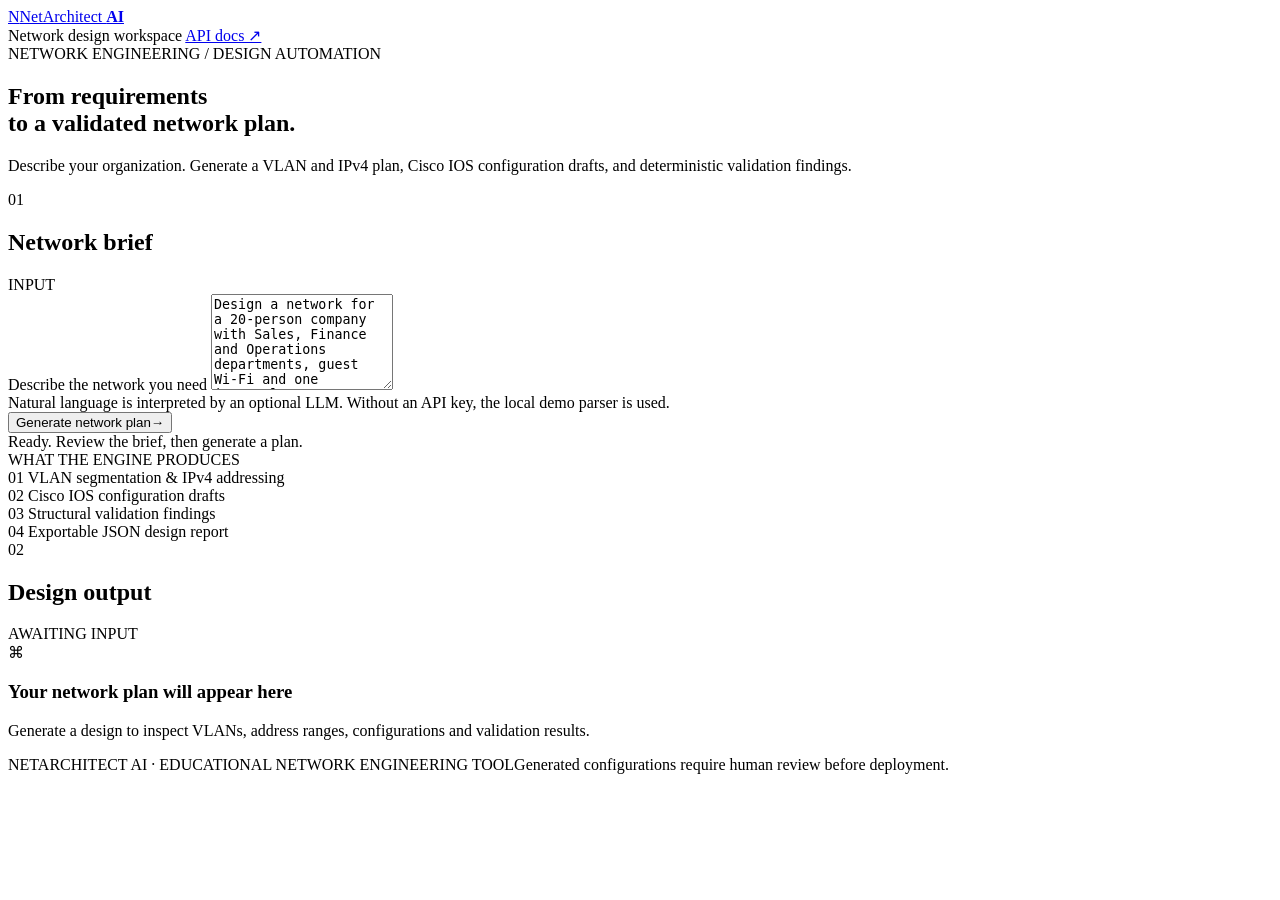
==== network-config-generator/app/templates/index.html @ c3e034bf "Add network configuration generator: index.html" ====
<!doctype html>
<html lang="en">
<head>
  <meta charset="utf-8">
  <meta name="viewport" content="width=device-width, initial-scale=1">
  <meta name="description" content="AI-assisted network design, VLAN planning, Cisco configuration drafts and validation.">
  <title>NetArchitect AI — Network Design Workspace</title>
  <link rel="stylesheet" href="/static/style.css">
</head>
<body>
  <div class="shell">
    <header class="topbar">
      <a class="brand" href="/"><span class="brand-mark">N</span><span>NetArchitect <b>AI</b></span></a>
      <div class="top-meta"><span class="status-dot"></span> Network design workspace <a href="/docs">API docs ↗</a></div>
    </header>
    <main>
      <section class="hero">
        <div class="eyebrow">NETWORK ENGINEERING / DESIGN AUTOMATION</div>
        <h1>From requirements<br><span>to a validated network plan.</span></h1>
        <p>Describe your organization. Generate a VLAN and IPv4 plan, Cisco IOS configuration drafts, and deterministic validation findings.</p>
      </section>

      <section class="workspace">
        <div class="panel input-panel">
          <div class="panel-heading"><div><span class="step">01</span><h2>Network brief</h2></div><span class="tag">INPUT</span></div>
          <label for="prompt">Describe the network you need</label>
          <textarea id="prompt" rows="6">Design a network for a 20-person company with Sales, Finance and Operations departments, guest Wi-Fi and one internal server.</textarea>
          <div class="hint">Natural language is interpreted by an optional LLM. Without an API key, the local demo parser is used.</div>
          <button id="generate" class="primary-btn"><span>Generate network plan</span><span>→</span></button>
          <div id="notice" class="notice" role="status">Ready. Review the brief, then generate a plan.</div>
          <div class="divider"></div>
          <div class="mini-heading">WHAT THE ENGINE PRODUCES</div>
          <div class="feature-list">
            <div><span>01</span> VLAN segmentation & IPv4 addressing</div>
            <div><span>02</span> Cisco IOS configuration drafts</div>
            <div><span>03</span> Structural validation findings</div>
            <div><span>04</span> Exportable JSON design report</div>
          </div>
        </div>

        <div class="panel output-panel">
          <div class="panel-heading"><div><span class="step">02</span><h2>Design output</h2></div><span id="mode" class="tag">AWAITING INPUT</span></div>
          <div id="empty" class="empty-state"><div class="empty-icon">⌘</div><h3>Your network plan will appear here</h3><p>Generate a design to inspect VLANs, address ranges, configurations and validation results.</p></div>
          <div id="results" hidden>
            <div class="summary-grid">
              <div class="metric"><span>VLAN SEGMENTS</span><strong id="vlan-count">0</strong></div>
              <div class="metric"><span>EMPLOYEES</span><strong id="employee-count">0</strong></div>
              <div class="metric"><span>VALIDATION</span><strong id="validation-state">—</strong></div>
            </div>
            <div class="section-title">VLAN & IPv4 ADDRESS PLAN</div>
            <div class="table-wrap"><table><thead><tr><th>VLAN</th><th>SEGMENT</th><th>SUBNET</th><th>GATEWAY</th></tr></thead><tbody id="vlan-rows"></tbody></table></div>
            <div class="section-title">VALIDATION FINDINGS</div>
            <div id="findings" class="findings"></div>
            <div class="section-title">CONFIGURATION DRAFTS</div>
            <div class="tabs"><button class="tab active" data-target="switch-config">Switch</button><button class="tab" data-target="router-config">Router</button></div>
            <div class="code-toolbar"><span id="code-label">SWITCH CONFIG</span><button id="copy-config" class="copy-btn">Copy</button></div>
            <pre class="code-block"><code id="switch-config"></code><code id="router-config" hidden></code></pre>
            <div class="section-title">ENGINE NOTES</div>
            <ul id="notes" class="notes"></ul>
            <button id="download" class="secondary-btn">Download JSON report ↓</button>
          </div>
        </div>
      </section>
      <footer><span>NETARCHITECT AI · EDUCATIONAL NETWORK ENGINEERING TOOL</span><span>Generated configurations require human review before deployment.</span></footer>
    </main>
  </div>
  <script src="/static/app.js" defer></script>
</body>
</html>
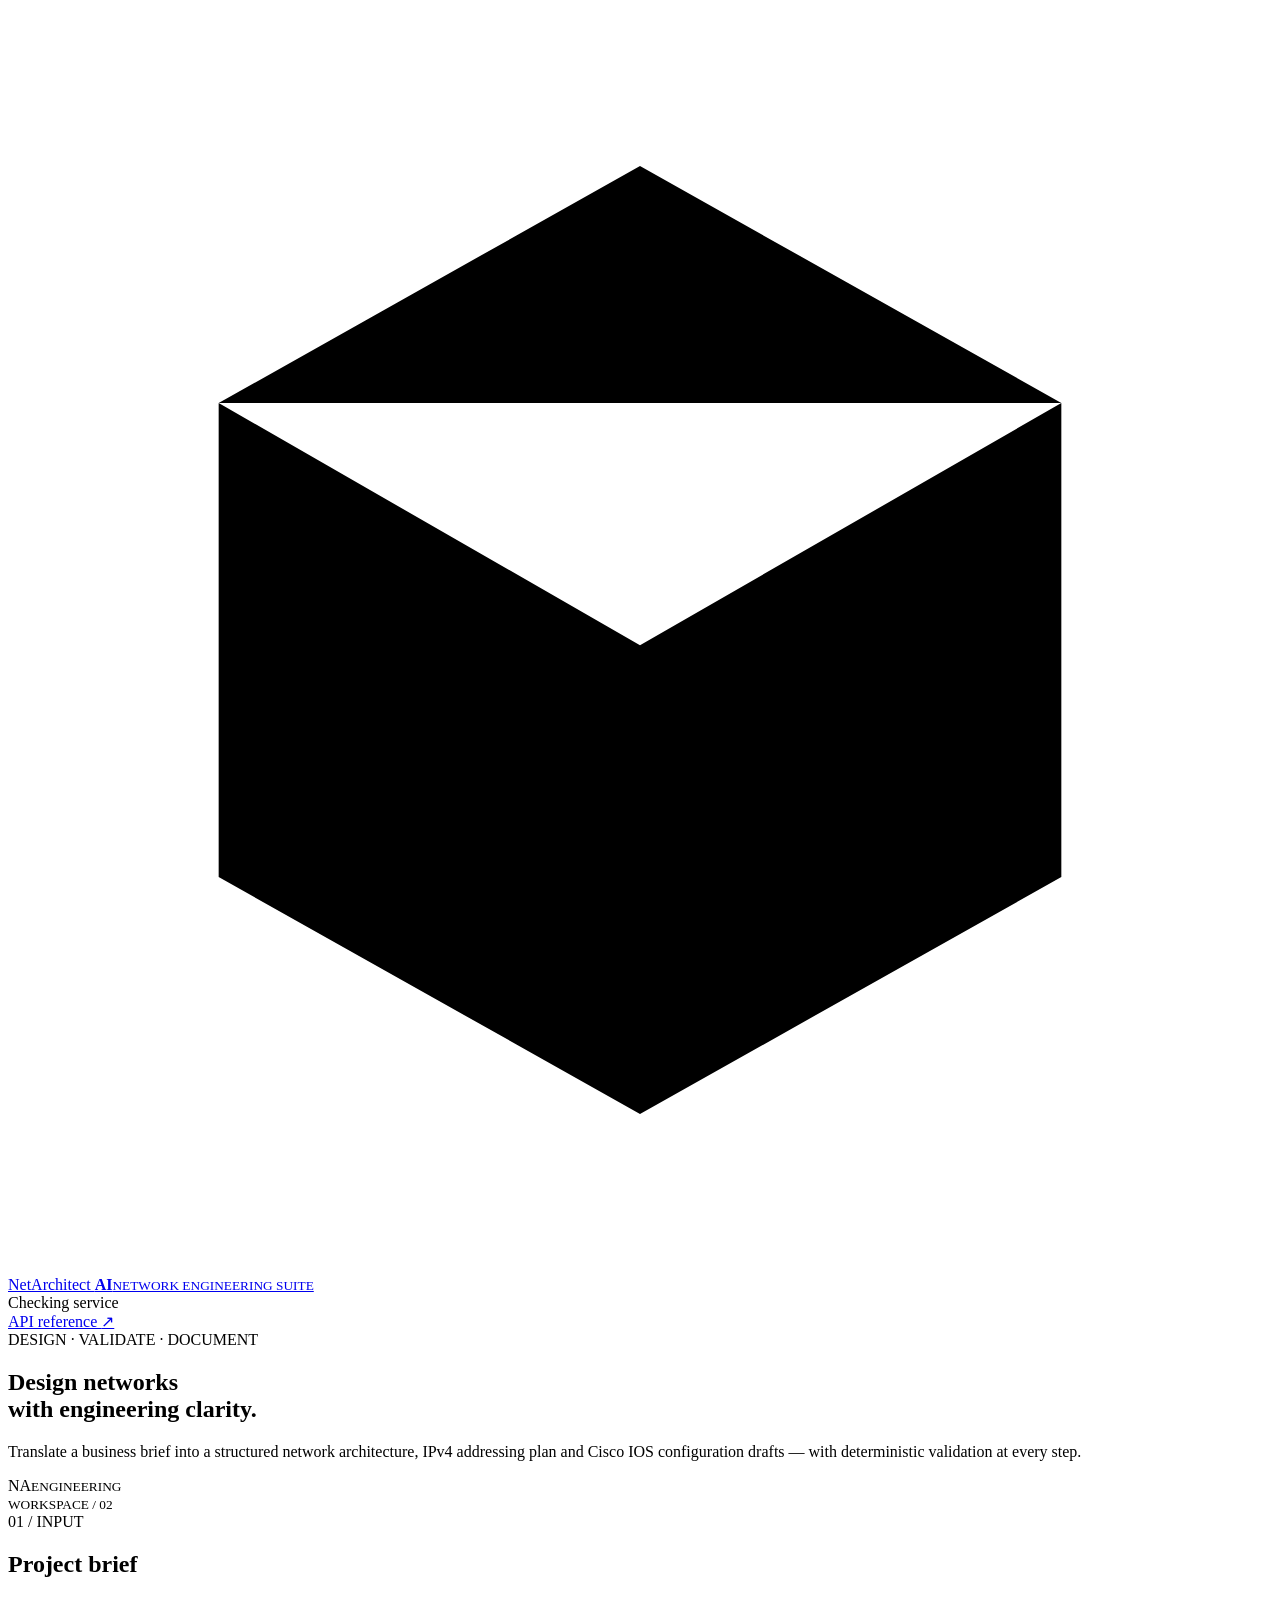
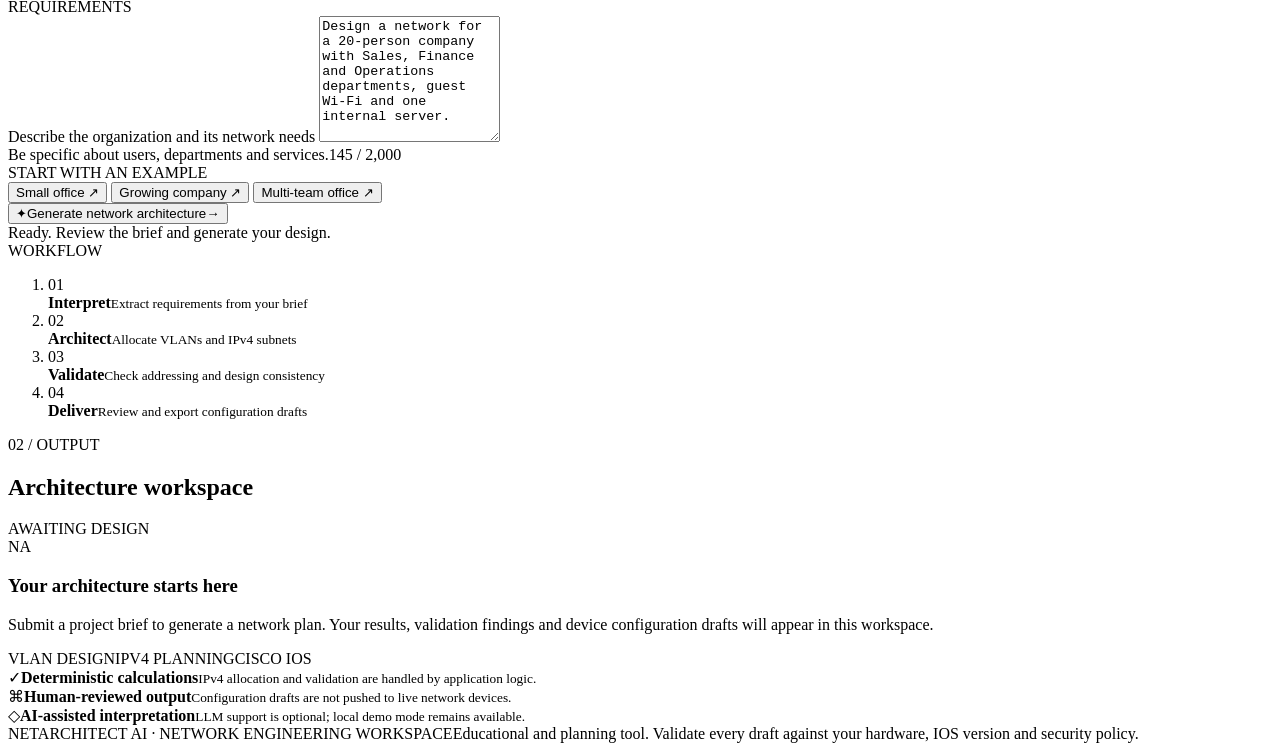
==== commit 7d9ed137: "Upgrade NetArchitect AI professional workspace" ====
--- a/network-config-generator/app/templates/index.html
+++ b/network-config-generator/app/templates/index.html
@@ -3,65 +3,114 @@
 <head>
   <meta charset="utf-8">
   <meta name="viewport" content="width=device-width, initial-scale=1">
-  <meta name="description" content="AI-assisted network design, VLAN planning, Cisco configuration drafts and validation.">
-  <title>NetArchitect AI — Network Design Workspace</title>
+  <meta name="theme-color" content="#08111f">
+  <meta name="description" content="NetArchitect AI turns business requirements into structured network designs, IPv4 plans, Cisco configuration drafts and validation reports.">
+  <title>NetArchitect AI — Network Engineering Workspace</title>
+  <link rel="preconnect" href="https://fonts.googleapis.com">
+  <link rel="preconnect" href="https://fonts.gstatic.com" crossorigin>
+  <link href="https://fonts.googleapis.com/css2?family=DM+Mono:wght@400;500&family=DM+Sans:wght@400;500;600;700&family=Manrope:wght@400;500;600;700;800&display=swap" rel="stylesheet">
   <link rel="stylesheet" href="/static/style.css">
 </head>
 <body>
-  <div class="shell">
+  <div class="app-shell">
     <header class="topbar">
-      <a class="brand" href="/"><span class="brand-mark">N</span><span>NetArchitect <b>AI</b></span></a>
-      <div class="top-meta"><span class="status-dot"></span> Network design workspace <a href="/docs">API docs ↗</a></div>
+      <a class="brand" href="/" aria-label="NetArchitect AI home">
+        <span class="brand-mark"><svg viewBox="0 0 24 24" aria-hidden="true"><path d="M4 7.5 12 3l8 4.5v9L12 21l-8-4.5zM4 7.5l8 4.6 8-4.6M12 12v9M8 5.2l8 4.6"/></svg></span>
+        <span>NetArchitect <b>AI</b><small>NETWORK ENGINEERING SUITE</small></span>
+      </a>
+      <div class="header-right">
+        <div class="system-status"><span id="status-dot" class="status-dot"></span><span id="service-state">Checking service</span></div>
+        <a class="docs-link" href="/docs" target="_blank" rel="noreferrer">API reference <span>↗</span></a>
+      </div>
     </header>
+
     <main>
       <section class="hero">
-        <div class="eyebrow">NETWORK ENGINEERING / DESIGN AUTOMATION</div>
-        <h1>From requirements<br><span>to a validated network plan.</span></h1>
-        <p>Describe your organization. Generate a VLAN and IPv4 plan, Cisco IOS configuration drafts, and deterministic validation findings.</p>
+        <div class="eyebrow"><span></span> DESIGN · VALIDATE · DOCUMENT</div>
+        <div class="hero-row">
+          <div>
+            <h1>Design networks<br><span>with engineering clarity.</span></h1>
+            <p>Translate a business brief into a structured network architecture, IPv4 addressing plan and Cisco IOS configuration drafts — with deterministic validation at every step.</p>
+          </div>
+          <div class="hero-stamp"><span>NA</span><small>ENGINEERING<br>WORKSPACE / 02</small></div>
+        </div>
       </section>
 
-      <section class="workspace">
-        <div class="panel input-panel">
-          <div class="panel-heading"><div><span class="step">01</span><h2>Network brief</h2></div><span class="tag">INPUT</span></div>
-          <label for="prompt">Describe the network you need</label>
-          <textarea id="prompt" rows="6">Design a network for a 20-person company with Sales, Finance and Operations departments, guest Wi-Fi and one internal server.</textarea>
-          <div class="hint">Natural language is interpreted by an optional LLM. Without an API key, the local demo parser is used.</div>
-          <button id="generate" class="primary-btn"><span>Generate network plan</span><span>→</span></button>
-          <div id="notice" class="notice" role="status">Ready. Review the brief, then generate a plan.</div>
-          <div class="divider"></div>
-          <div class="mini-heading">WHAT THE ENGINE PRODUCES</div>
-          <div class="feature-list">
-            <div><span>01</span> VLAN segmentation & IPv4 addressing</div>
-            <div><span>02</span> Cisco IOS configuration drafts</div>
-            <div><span>03</span> Structural validation findings</div>
-            <div><span>04</span> Exportable JSON design report</div>
+      <section class="workspace-grid">
+        <aside class="panel brief-panel">
+          <div class="panel-head">
+            <div><span class="section-index">01 / INPUT</span><h2>Project brief</h2></div>
+            <span class="pill">REQUIREMENTS</span>
           </div>
-        </div>
+          <label for="prompt">Describe the organization and its network needs</label>
+          <textarea id="prompt" maxlength="2000" rows="8" spellcheck="true" placeholder="Example: Design a secure network for a 35-person company...">Design a network for a 20-person company with Sales, Finance and Operations departments, guest Wi-Fi and one internal server.</textarea>
+          <div class="input-meta"><span>Be specific about users, departments and services.</span><span id="char-count">145 / 2,000</span></div>
+          <div class="examples-heading">START WITH AN EXAMPLE</div>
+          <div class="example-list">
+            <button class="example-chip" data-prompt="Design a network for a 20-person company with Sales, Finance and Operations departments, guest Wi-Fi and one internal server.">Small office <span>↗</span></button>
+            <button class="example-chip" data-prompt="Plan a network for a 75-person company with IT, HR, Finance, Sales and Engineering teams, guest Wi-Fi, internal file servers and management access.">Growing company <span>↗</span></button>
+            <button class="example-chip" data-prompt="Create a segmented network for a 120-person office with Administration, Support, Development, Finance and Marketing, guest wireless and internal application servers.">Multi-team office <span>↗</span></button>
+          </div>
+          <button id="generate" class="primary-btn"><span class="btn-icon">✦</span><span class="btn-label">Generate network architecture</span><span class="btn-arrow">→</span></button>
+          <div id="notice" class="notice" role="status" aria-live="polite"><span class="notice-mark"></span><span>Ready. Review the brief and generate your design.</span></div>
+          <div class="panel-divider"></div>
+          <div class="output-list-title">WORKFLOW</div>
+          <ol class="workflow-list">
+            <li><span>01</span><div><b>Interpret</b><small>Extract requirements from your brief</small></div></li>
+            <li><span>02</span><div><b>Architect</b><small>Allocate VLANs and IPv4 subnets</small></div></li>
+            <li><span>03</span><div><b>Validate</b><small>Check addressing and design consistency</small></div></li>
+            <li><span>04</span><div><b>Deliver</b><small>Review and export configuration drafts</small></div></li>
+          </ol>
+        </aside>
 
-        <div class="panel output-panel">
-          <div class="panel-heading"><div><span class="step">02</span><h2>Design output</h2></div><span id="mode" class="tag">AWAITING INPUT</span></div>
-          <div id="empty" class="empty-state"><div class="empty-icon">⌘</div><h3>Your network plan will appear here</h3><p>Generate a design to inspect VLANs, address ranges, configurations and validation results.</p></div>
+        <section class="panel results-panel" aria-labelledby="results-title">
+          <div class="panel-head">
+            <div><span class="section-index">02 / OUTPUT</span><h2 id="results-title">Architecture workspace</h2></div>
+            <span id="mode" class="pill muted">AWAITING DESIGN</span>
+          </div>
+          <div id="empty" class="empty-state">
+            <div class="empty-graphic"><div class="empty-orbit orbit-one"></div><div class="empty-orbit orbit-two"></div><div class="empty-core">NA</div><span class="node node-a"></span><span class="node node-b"></span><span class="node node-c"></span></div>
+            <h3>Your architecture starts here</h3>
+            <p>Submit a project brief to generate a network plan. Your results, validation findings and device configuration drafts will appear in this workspace.</p>
+            <div class="empty-tags"><span>VLAN DESIGN</span><span>IPV4 PLANNING</span><span>CISCO IOS</span></div>
+          </div>
           <div id="results" hidden>
-            <div class="summary-grid">
-              <div class="metric"><span>VLAN SEGMENTS</span><strong id="vlan-count">0</strong></div>
-              <div class="metric"><span>EMPLOYEES</span><strong id="employee-count">0</strong></div>
-              <div class="metric"><span>VALIDATION</span><strong id="validation-state">—</strong></div>
+            <div class="result-toolbar">
+              <div><span class="live-indicator"></span><span id="result-company">Network design generated</span></div>
+              <span id="result-time">JUST NOW</span>
             </div>
-            <div class="section-title">VLAN & IPv4 ADDRESS PLAN</div>
-            <div class="table-wrap"><table><thead><tr><th>VLAN</th><th>SEGMENT</th><th>SUBNET</th><th>GATEWAY</th></tr></thead><tbody id="vlan-rows"></tbody></table></div>
-            <div class="section-title">VALIDATION FINDINGS</div>
-            <div id="findings" class="findings"></div>
-            <div class="section-title">CONFIGURATION DRAFTS</div>
-            <div class="tabs"><button class="tab active" data-target="switch-config">Switch</button><button class="tab" data-target="router-config">Router</button></div>
-            <div class="code-toolbar"><span id="code-label">SWITCH CONFIG</span><button id="copy-config" class="copy-btn">Copy</button></div>
-            <pre class="code-block"><code id="switch-config"></code><code id="router-config" hidden></code></pre>
-            <div class="section-title">ENGINE NOTES</div>
-            <ul id="notes" class="notes"></ul>
-            <button id="download" class="secondary-btn">Download JSON report ↓</button>
+            <div class="metrics-grid">
+              <article class="metric-card"><span>VLAN SEGMENTS</span><strong id="vlan-count">—</strong><small>Logical network zones</small></article>
+              <article class="metric-card"><span>EMPLOYEES</span><strong id="employee-count">—</strong><small>Estimated endpoints</small></article>
+              <article class="metric-card"><span>DESIGN CHECK</span><strong id="validation-state" class="metric-state">—</strong><small id="validation-caption">Validation summary</small></article>
+            </div>
+            <div class="result-section">
+              <div class="section-heading"><div><span class="section-index">A</span><h3>VLAN & IPv4 allocation</h3></div><span id="subnet-base" class="section-meta"></span></div>
+              <div class="table-scroll"><table><thead><tr><th>VLAN ID</th><th>SEGMENT</th><th>SUBNET</th><th>GATEWAY</th><th>DHCP RANGE</th></tr></thead><tbody id="vlan-rows"></tbody></table></div>
+            </div>
+            <div class="result-section">
+              <div class="section-heading"><div><span class="section-index">B</span><h3>Validation report</h3></div><span id="finding-count" class="section-meta"></span></div>
+              <div id="findings" class="findings"></div>
+            </div>
+            <div class="result-section">
+              <div class="section-heading"><div><span class="section-index">C</span><h3>Device configuration</h3></div><span class="section-meta">REVIEW BEFORE DEPLOYMENT</span></div>
+              <div class="tabs" role="tablist" aria-label="Configuration type">
+                <button class="tab active" role="tab" aria-selected="true" data-target="switch-config">Access switch</button>
+                <button class="tab" role="tab" aria-selected="false" data-target="router-config">Router / L3</button>
+              </div>
+              <div class="code-toolbar"><span id="code-label">SWITCH CONFIGURATION</span><div><button id="copy-config" class="tool-btn">Copy</button><button id="download-config" class="tool-btn">Download .txt</button></div></div>
+              <pre class="code-block"><code id="switch-config"></code><code id="router-config" hidden></code></pre>
+            </div>
+            <div class="result-section">
+              <div class="section-heading"><div><span class="section-index">D</span><h3>Engineering notes</h3></div></div>
+              <ul id="notes" class="notes"></ul>
+            </div>
+            <div class="export-row"><div><b>Take your design with you</b><small>Export the complete plan for documentation or review.</small></div><button id="download" class="secondary-btn">Export design report <span>↓</span></button></div>
           </div>
-        </div>
+        </section>
       </section>
-      <footer><span>NETARCHITECT AI · EDUCATIONAL NETWORK ENGINEERING TOOL</span><span>Generated configurations require human review before deployment.</span></footer>
+      <section class="trust-strip"><div><span class="trust-icon">✓</span><span><b>Deterministic calculations</b><small>IPv4 allocation and validation are handled by application logic.</small></span></div><div><span class="trust-icon">⌘</span><span><b>Human-reviewed output</b><small>Configuration drafts are not pushed to live network devices.</small></span></div><div><span class="trust-icon">◇</span><span><b>AI-assisted interpretation</b><small>LLM support is optional; local demo mode remains available.</small></span></div></section>
+      <footer><span>NETARCHITECT AI <i>·</i> NETWORK ENGINEERING WORKSPACE</span><span>Educational and planning tool. Validate every draft against your hardware, IOS version and security policy.</span></footer>
     </main>
   </div>
   <script src="/static/app.js" defer></script>
